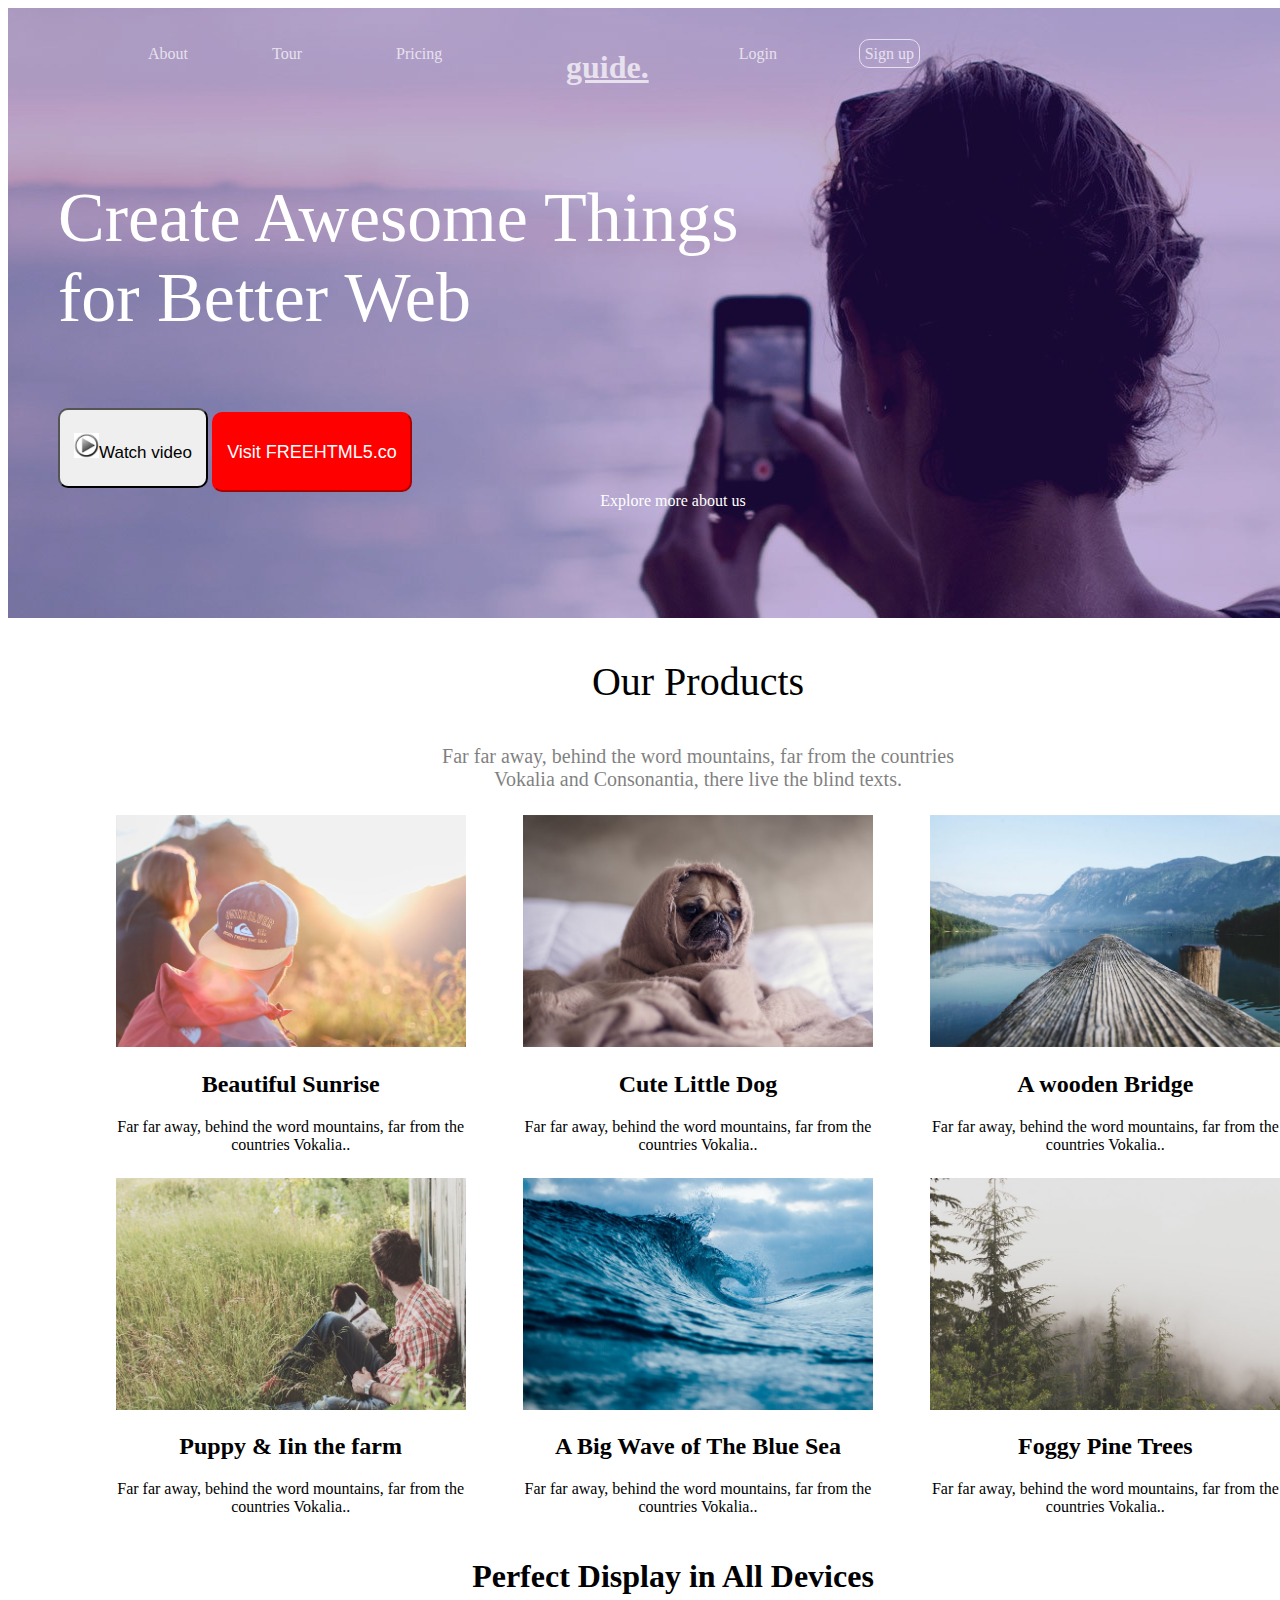
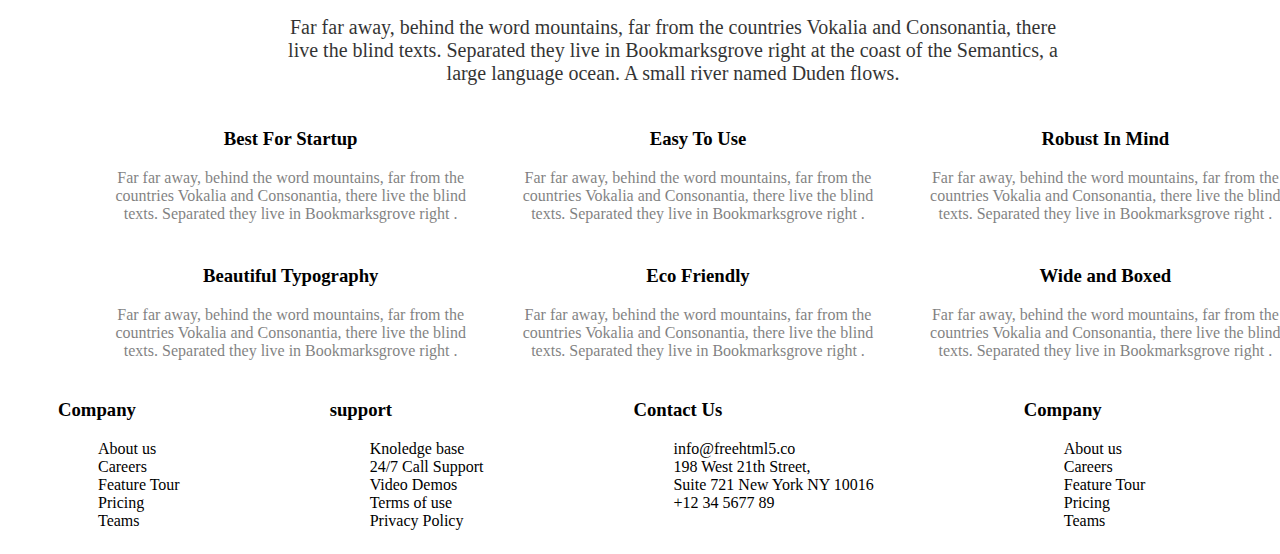
==== index.html @ 008b3ccb "about and guide are modified" ====
<!DOCTYPE html>
<html>
    <head>
        <meta charset = "UTF-8" />
        <meta http-equiv="X-UA-Compatible" content="IE-edge">
        <meta name="viewport" content="width=device-width, initial-scale=1.0">
        <link rel = "stylesheet" href="./assets/styles/guide.css"/>
        <title>AppData</title>
        <link rel="stylesheet" href="https://use.fontawesome.com/releases/v5.8.1/css/all.css" integrity="sha384-50oBUHEmvpQ+1lW4y57PTFmhCaXp0ML5d60M1M7uH2+nqUivzIebhndOJK28anvf" crossorigin="anonymous" />
    </head>
    <body>
        <div class="bloc">
            <div class="tete">
                <section>
                    <nav alt="atp">
                        <div>
                            <ul>
                                <li><a href="./pages/about.html"target="_blank">About</a></li>
                                <li><a href="./pages/tour.html"target="_blank">Tour</a></li>
                                <li><a href="./pages/pricing.html"target="_blank">Pricing</a></li>
                            </ul>
                        </div>
                        <div>
                            <h1 class="gui"><a href="./pages/about.html">guide.</a></h1>
                        </div>
                        <div>
                            <ul>
                                <li class="droite"><a href="./pages/sign.html"target="_blank" class="rgt">Sign up</a></li>
                                <li class="droite"><a href="./pages/login.html"target="_blank">Login</a></li>
                            </ul>
                        </div>       
                    </nav>
                </section>
            </div>
            <div>
                <p class="cr">Create Awesome Things </br>for Better Web</p>
            </div>
            <div class="vid">
                <button onclick="vid" class="bout"> <img src="./assets/images/bouton.jpeg" alt="bouton" id="bouton">Watch video</button>
                <button onclick="vid" class="co" >Visit FREEHTML5.co</button>
            </div>
            <div class="btn">
                <a href="./pages/exp.html" class="scroll-btn">
                    <span class="more">Explore more about us</span><!-- la balise i représente un morceau de texte qui se différentie du texte principal  -->
                </a>
            </div>     
        </div>
        <div>
            <div class="dp">           
                 <p>Our Products</p>
            </div>
            <div class="gu">
                <p>Far far away, behind the word mountains, far from the countries<br>Vokalia and Consonantia, there live the blind texts.</p>
            </div>
        </div>
        <div class="division">
            <div>
                <a href="./assets/images/img1.jpg"><img src="./assets/images/img1.jpg" alt="image1"/></a> 
                <h2>Beautiful Sunrise</h2>
                <p>Far far away, behind the word mountains, far from the countries Vokalia..</p>
            </div>
            <div>
                <a href="./assets/images/img2.jpg"><img src="./assets/images/img2.jpg" alt="image1"/></a> 
                <h2>Cute Little Dog</h2>
                <p>Far far away, behind the word mountains, far from the countries Vokalia..</p>
            
            </div>
            <div>
                <a href="./assets/images/img3.jpg"><img src="./assets/images/img3.jpg" alt="image1"/></a> 
                <h2>A wooden Bridge</h2>
                <p>Far far away, behind the word mountains, far from the countries Vokalia..</p>
            
            </div>
        </div>
        <div class="division">
            <div>
                <a href="./assets/images/img4.jpg"><img src="./assets/images/img4.jpg" alt="image1"/></a> 
                <h2>Puppy & Iin the farm</h2>
                <p>Far far away, behind the word mountains, far from the countries Vokalia..</p>
            </div>
            <div>
                <a href="./assets/images/img5.jpg"><img src="./assets/images/img5.jpg" alt="image1"/></a>       
                <h2>A Big Wave of The Blue Sea</h2>
                <p>Far far away, behind the word mountains, far from the countries Vokalia..</p>
            
            </div>
            <div>
                <a href="./assets/images/img6.jpg"><img src="./assets/images/img6.jpg" alt="image1"/></a> 
                <h2>Foggy Pine Trees</h2>
                <p>Far far away, behind the word mountains, far from the countries Vokalia..</p>
            
            </div>
        </div>
        <div>
            <h1 class="perf">Perfect Display in All Devices</h1>
            <p class="o">Far far away, behind the word mountains, far from the countries Vokalia and Consonantia, there<br/>live the blind texts. Separated they live in Bookmarksgrove right at the coast of the Semantics, a<br/>large language ocean. A small river named Duden flows.</p>
        </div>
        <div class="division2">
            <div>
                <i class="fas fa-power-off" style="color: green; font-size: 100px;"></i>
                <h3>Best For Startup</h3>
                <p>Far far away, behind the word mountains, far from the countries Vokalia and Consonantia, there live the blind texts. Separated they live in Bookmarksgrove right .</p>
            </div>
            <div>
                <i class="fas fa-flag" style="color: green; font-size: 100px;"></i>
                <h3>Easy To Use</h3>
                <p>Far far away, behind the word mountains, far from the countries Vokalia and Consonantia, there live the blind texts. Separated they live in Bookmarksgrove right .</p>
            </div>
            <div>
                <i class="fas fa-anchor fa-60" style="color: green; font-size: 100px;"></i>
                <h3>Robust In Mind</h3>
                <p>Far far away, behind the word mountains, far from the countries Vokalia and Consonantia, there live the blind texts. Separated they live in Bookmarksgrove right .</p>
            </div>
        </div>
        <div class="division2">
            <div>
                <i class="fas fa-" style="color: green; font-size: 100px;"></i>
                <h3>Beautiful Typography</h3>
                <p>Far far away, behind the word mountains, far from the countries Vokalia and Consonantia, there live the blind texts. Separated they live in Bookmarksgrove right .</p>
            </div>
            <div>
                <i class="fas fa-umbrella" style="color: green; font-size: 100px;"></i>
                <h3>Eco Friendly</h3>
                <p>Far far away, behind the word mountains, far from the countries Vokalia and Consonantia, there live the blind texts. Separated they live in Bookmarksgrove right .</p>
            </div>
            <div>
                <i class="fas fa-" style="color: green; font-size: 100px;"></i>
                <h3>Wide and Boxed</h3>
                <p>Far far away, behind the word mountains, far from the countries Vokalia and Consonantia, there live the blind texts. Separated they live in Bookmarksgrove right .</p>
            </div>
        </div>
        <footer>
            <div>
                <h3>Company</h3>
                <ul>
                    <li>About us</li>
                    <li>Careers</li>
                    <li>Feature Tour</li>
                    <li>Pricing</li>
                    <li>Teams</li>
                </ul>
            </div>
            <div>
                <h3>support</h3>
                <ul Support>
                    <li>Knoledge base</li>
                    <li>24/7 Call Support</li>
                    <li>Video Demos</li>
                    <li>Terms of use</li>
                    <li>Privacy Policy</li>
                </ul>
            </div>
            <div>
                <h3>Contact Us</h3>
                <ul>
                    <li>info@freehtml5.co</li>
                    <li>198 West 21th Street,</li>
                    <li>Suite 721 New York NY 10016</li>
                    <li>+12 34 5677 89</li>
                </ul>
            </div>
            <div>
                <h3>Company</h3>
                <ul>
                    <li>About us</li>
                    <li>Careers</li>
                    <li>Feature Tour</li>
                    <li>Pricing</li>
                    <li>Teams</li>
                </ul>
            </div>
        </footer>
    </body>
</html>
---- assets/styles/guide.css ----
a{
    color: white;
    }
.gui{
    text-align: center;
    color: white;
}
.cr{
    color: white;
    font-size: 70px;
    font-family: 'Times New Roman', Times, serif;
}
.rgt{
    border-radius: 10px 10px 10px 10px;
}
.bloc{
    background-image: url("../images/pdc1.jpg");
    background-attachment: fixed;
    background-position: top center;
    width: 100%;
    height: 610px;
    margin-left: 0px;
}
.btn{
    text-align: center;
}
.co{
    background-color: red;
    color: white;
    border-color: red;
    font-size: 18px;
    width: 200px;
    height: 80px;
    border-radius: 10px 10px 10px 10px;
    cursor: pointer;
    box-shadow: 20px;
}
.vid{
    color: white;

}
#bouton{
    width: 25px;
    font-size: 25px;
}

nav li a{
    text-decoration : none;
}
nav{
    display: flex;
}
.gui{
    padding-top: 20px;
}
nav div li{
    display: inline-block;
    width : 120px;
    line-height: 60px;
}
.rgt{
    border: 1px solid white;
    padding: 5px;
}
.droite{
    float: right;
}
body{
    width: 100%;
}

div{
    margin-left: 50px;
}
.dp{
    text-align: center;
    font-size: 40px;
}
.more{
    padding-bottom: 0%;
    margin-bottom: 0%;
}
.division{
    display: flex;
    border: 4px solid transparent;
    text-align: center;

}
.division img{
    width: 350px;
}
.division2{
    display: flex;
    border: 4px solid transparent;
    text-align: center;

}
.division2 img{
    width: 100px;
}
.division2 p{
    opacity: 0.5;
}
footer{
    display: flex;
   
}
footer li{
    text-decoration: none;
    list-style-type: none;
    margin-right: 100px;
    
}
.perf{
    text-align: center;
}
.o{
    text-align: center;
    opacity: 0.8;
    font-size: 20px;
}
.btn a{
    text-decoration: none;
}
a:hover{
    opacity: 1;
    color: pink;

}
.gu{
    font-size: 20px;
    text-align: center;
    opacity: 0.5;
}
.tete{
    opacity: 0.7;
}
.bout{
    font-size: 17px;
    width: 150px;
    height: 80px;
    border-radius: 10px 10px 10px 10px;
    cursor: pointer;
}
i{
    font-size:  40px;
}
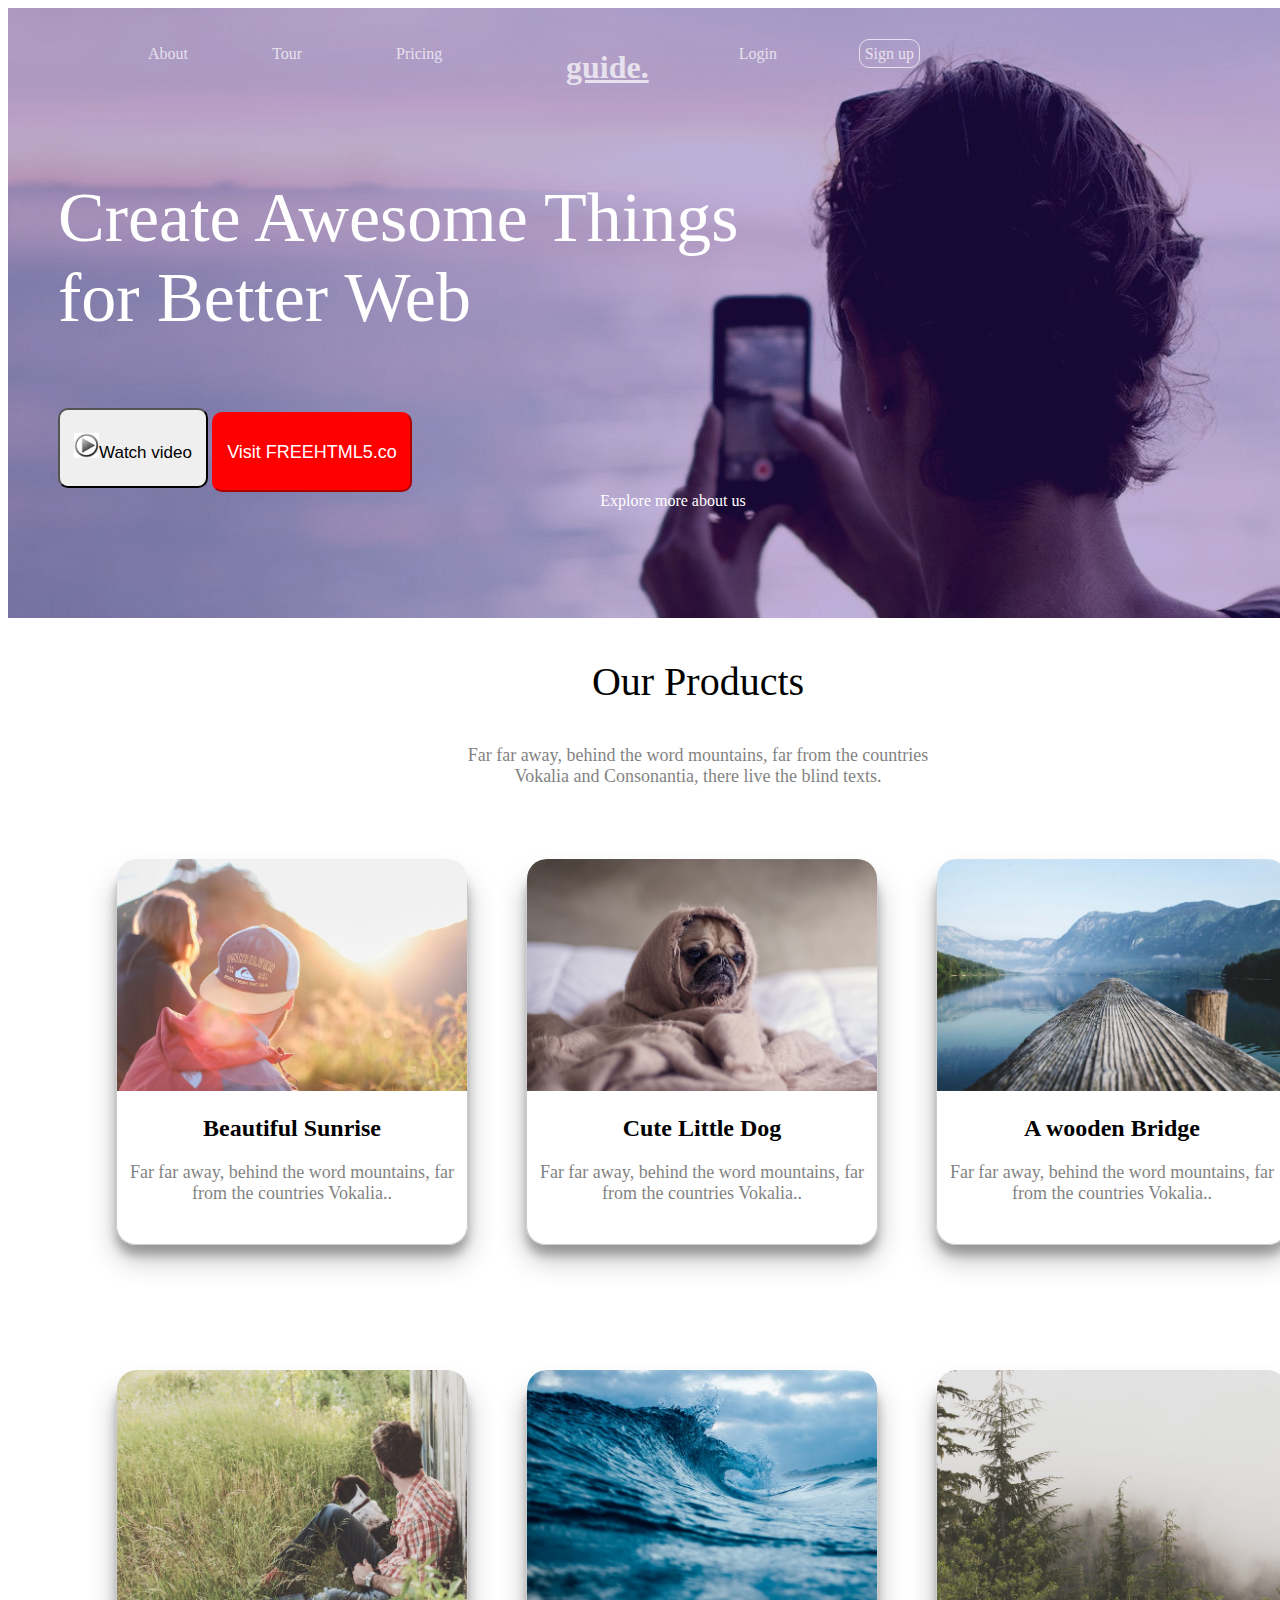
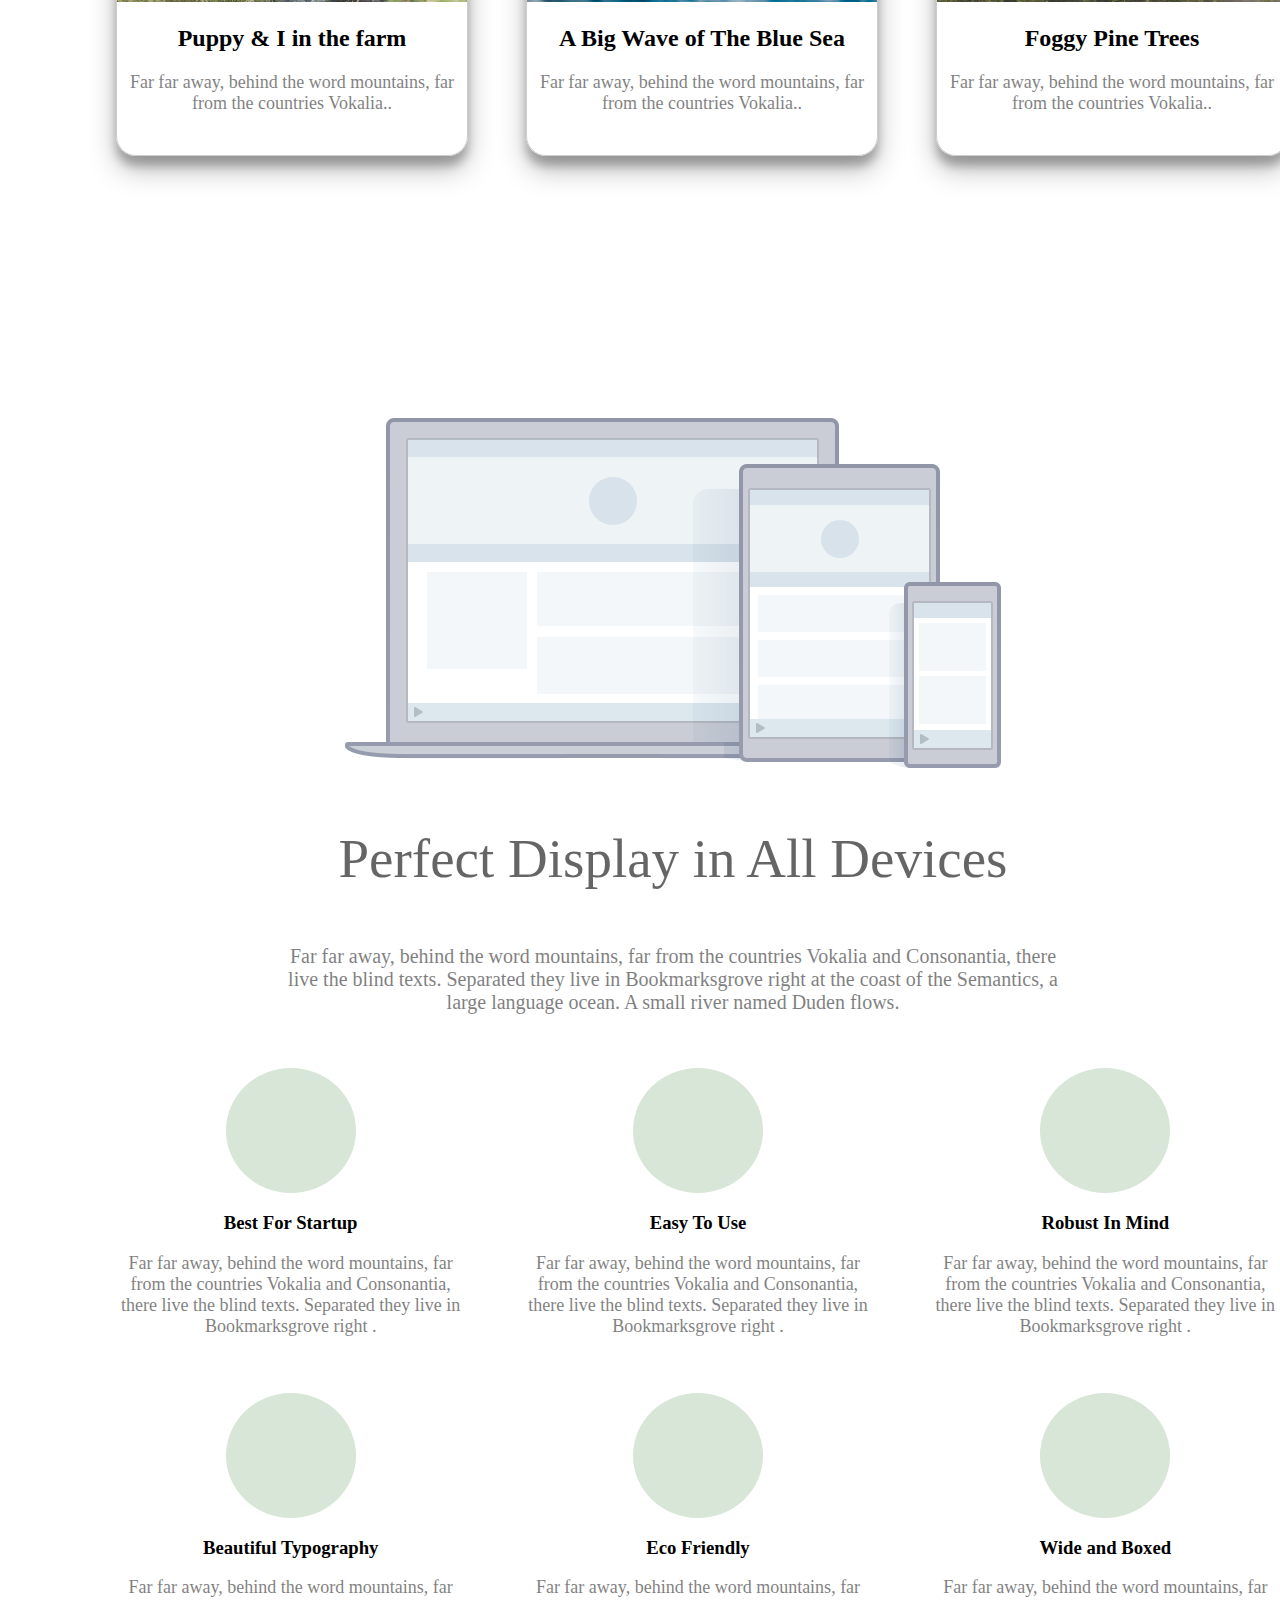
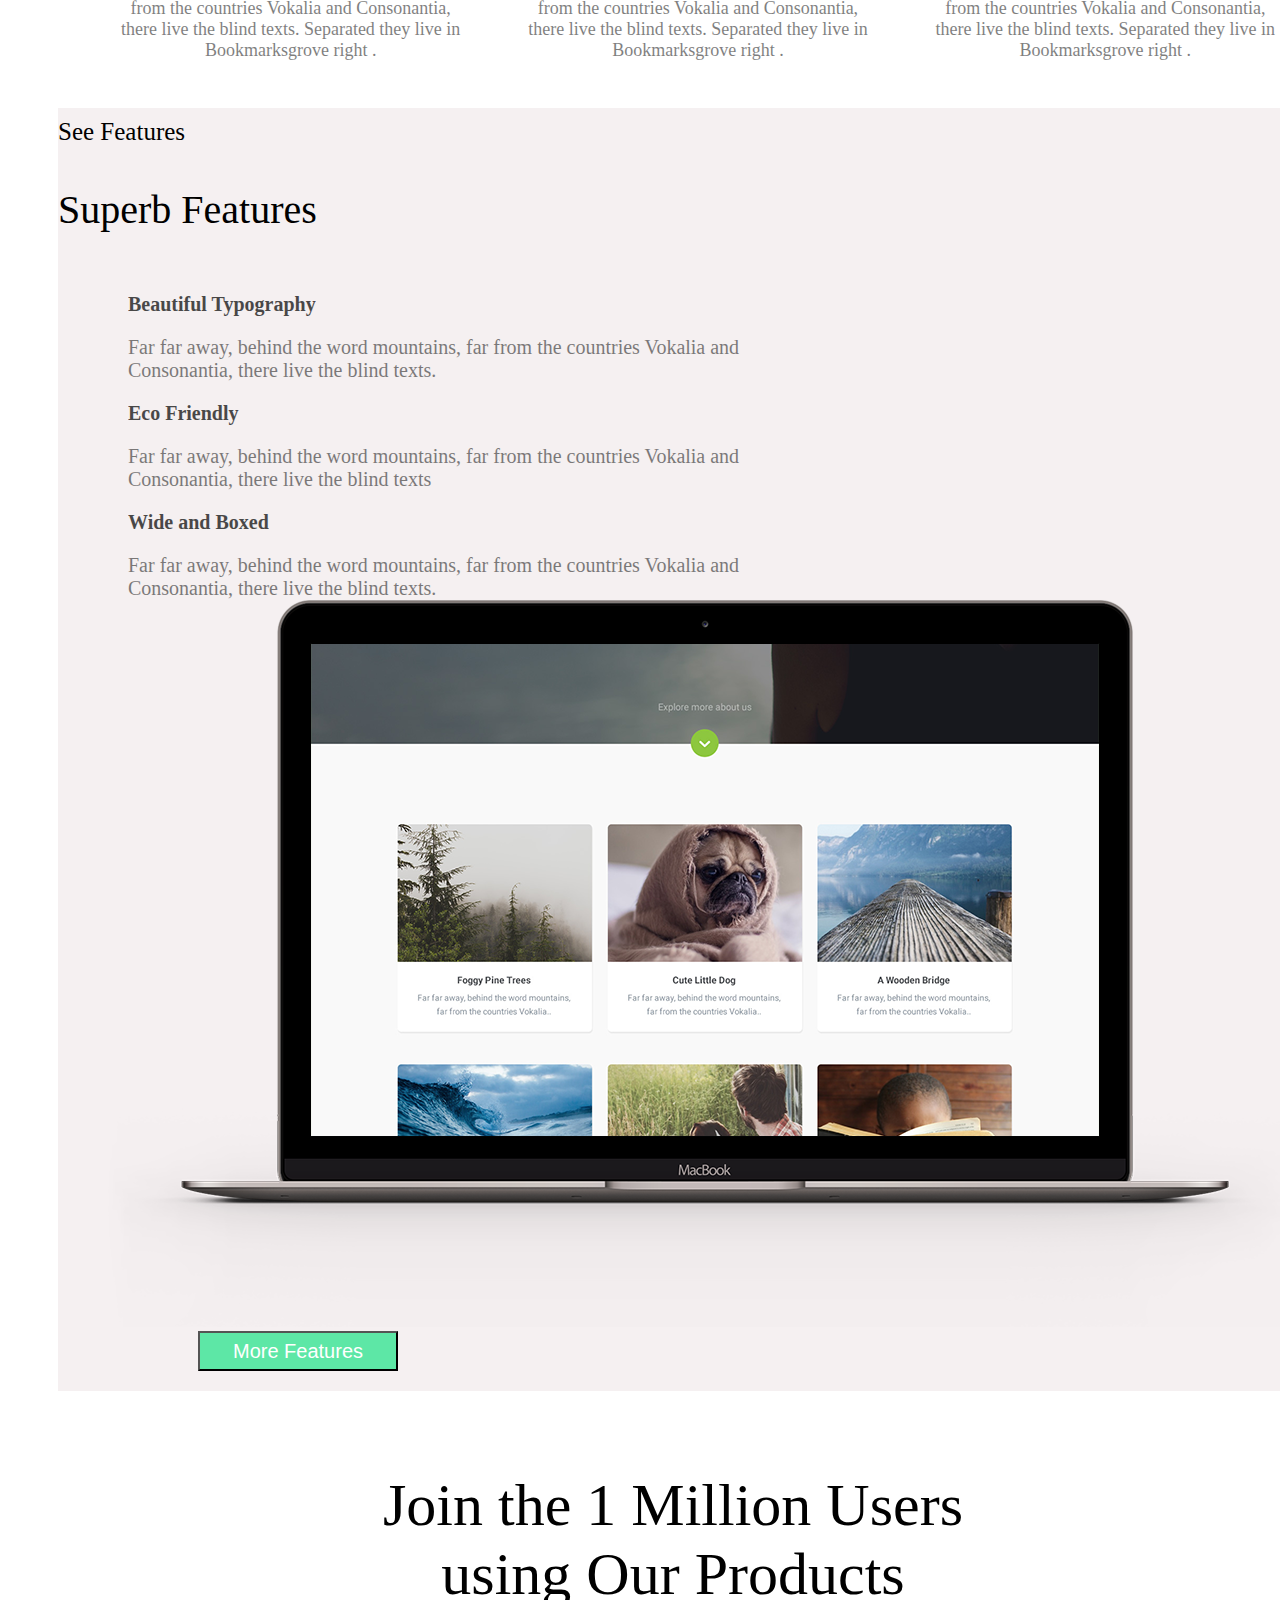
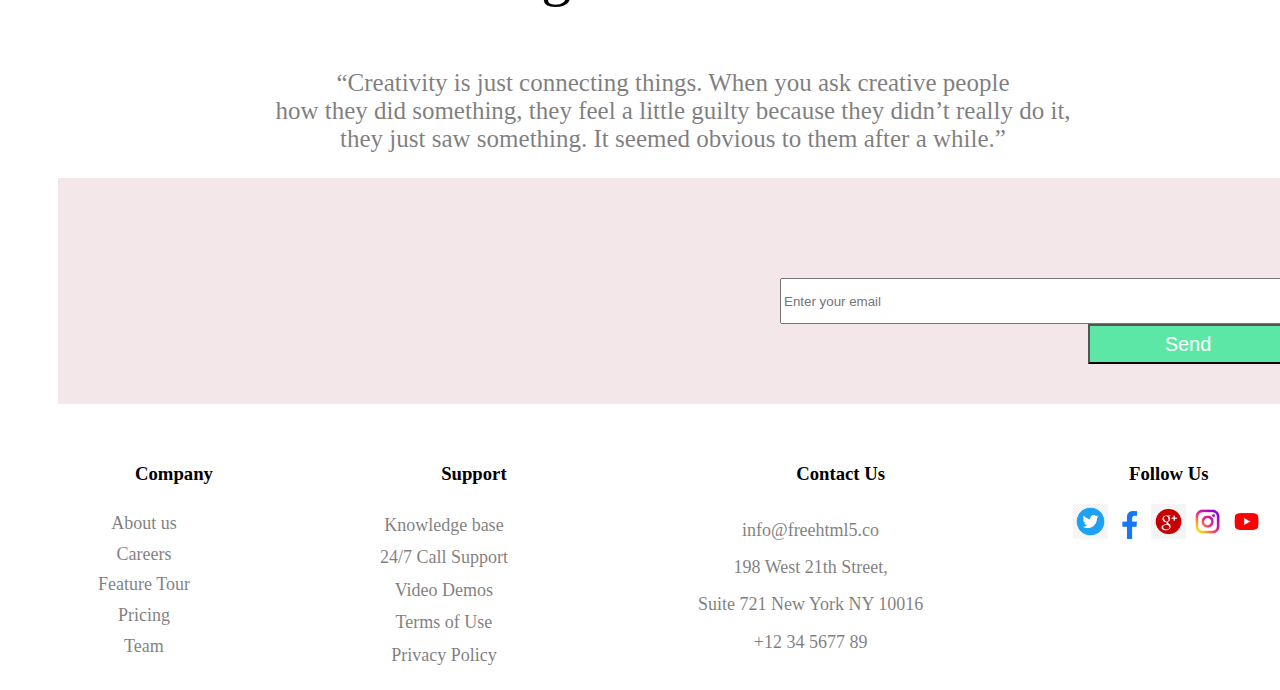
==== commit 021e704b: "Mis a jour" ====
--- a/index.html
+++ b/index.html
@@ -15,9 +15,9 @@
                     <nav alt="atp">
                         <div>
                             <ul>
-                                <li><a href="./pages/about.html"target="_blank">About</a></li>
-                                <li><a href="./pages/tour.html"target="_blank">Tour</a></li>
-                                <li><a href="./pages/pricing.html"target="_blank">Pricing</a></li>
+                                <li><a href="./pages/about.html">About</a></li>
+                                <li><a href="./pages/tour.html">Tour</a></li>
+                                <li><a href="./pages/pricing.html">Pricing</a></li>
                             </ul>
                         </div>
                         <div>
@@ -55,119 +55,178 @@
         </div>
         <div class="division">
             <div>
-                <a href="./assets/images/img1.jpg"><img src="./assets/images/img1.jpg" alt="image1"/></a> 
+                <a href="./assets/images/img1.jpg" class="pic"><img src="./assets/images/img1.jpg" alt="image1" style="border-top-right-radius: 20px; border-top-left-radius: 20px;"/></a> 
                 <h2>Beautiful Sunrise</h2>
-                <p>Far far away, behind the word mountains, far from the countries Vokalia..</p>
-            </div>
-            <div>
-                <a href="./assets/images/img2.jpg"><img src="./assets/images/img2.jpg" alt="image1"/></a> 
+                <p class="aw">Far far away, behind the word mountains, far<br>from the countries Vokalia..</p>
+            </div>
+            <div>
+                <a href="./assets/images/img2.jpg" class="pic"><img src="./assets/images/img2.jpg" alt="image1" style="border-top-right-radius: 20px; border-top-left-radius: 20px;"/></a> 
                 <h2>Cute Little Dog</h2>
-                <p>Far far away, behind the word mountains, far from the countries Vokalia..</p>
+                <p class="aw">Far far away, behind the word mountains, far<br>from the countries Vokalia..</p>
+            </div>
+            <div>
+                <a href="./assets/images/img3.jpg" class="pic"><img src="./assets/images/img3.jpg" alt="image1" style="border-top-right-radius: 20px; border-top-left-radius: 20px;"/></a> 
+                <h2>A wooden Bridge</h2>
+                <p class="aw">Far far away, behind the word mountains, far<br>from the countries Vokalia..</p>
             
             </div>
-            <div>
-                <a href="./assets/images/img3.jpg"><img src="./assets/images/img3.jpg" alt="image1"/></a> 
-                <h2>A wooden Bridge</h2>
-                <p>Far far away, behind the word mountains, far from the countries Vokalia..</p>
-            
-            </div>
         </div>
         <div class="division">
             <div>
-                <a href="./assets/images/img4.jpg"><img src="./assets/images/img4.jpg" alt="image1"/></a> 
-                <h2>Puppy & Iin the farm</h2>
-                <p>Far far away, behind the word mountains, far from the countries Vokalia..</p>
-            </div>
-            <div>
-                <a href="./assets/images/img5.jpg"><img src="./assets/images/img5.jpg" alt="image1"/></a>       
+                <a href="./assets/images/img4.jpg"  class="pic"><img src="./assets/images/img4.jpg" alt="image1" style="border-top-right-radius: 20px; border-top-left-radius: 20px;" /></a> 
+                <h2>Puppy & I in the farm</h2>
+                <p class="aw">Far far away, behind the word mountains, far<br>from the countries Vokalia..</p>
+            </div>
+           <div> 
+                <a href="./assets/images/img5.jpg"  class="pic"><img src="./assets/images/img5.jpg" alt="image1"   style="border-top-right-radius: 20px; border-top-left-radius: 20px;"/></a>       
                 <h2>A Big Wave of The Blue Sea</h2>
-                <p>Far far away, behind the word mountains, far from the countries Vokalia..</p>
-            
-            </div>
-            <div>
-                <a href="./assets/images/img6.jpg"><img src="./assets/images/img6.jpg" alt="image1"/></a> 
+                <p class="aw">Far far away, behind the word mountains, far<br>from the countries Vokalia..</p>
+            </div>
+            <div>
+                <a href="./assets/images/img6.jpg" class="pic"><img src="./assets/images/img6.jpg" alt="image1" style="border-top-right-radius: 20px; border-top-left-radius: 20px;"/></a> 
                 <h2>Foggy Pine Trees</h2>
-                <p>Far far away, behind the word mountains, far from the countries Vokalia..</p>
-            
-            </div>
+                <p class="aw">Far far away, behind the word mountains, far<br>from the countries Vokalia..</p>
+            </div>
+        </div>
+        <div class="im">
+            <img src="./assets/images/img.png" />
         </div>
         <div>
-            <h1 class="perf">Perfect Display in All Devices</h1>
+            <p class="perf">Perfect Display in All Devices</p>
             <p class="o">Far far away, behind the word mountains, far from the countries Vokalia and Consonantia, there<br/>live the blind texts. Separated they live in Bookmarksgrove right at the coast of the Semantics, a<br/>large language ocean. A small river named Duden flows.</p>
         </div>
         <div class="division2">
             <div>
-                <i class="fas fa-power-off" style="color: green; font-size: 100px;"></i>
-                <h3>Best For Startup</h3>
-                <p>Far far away, behind the word mountains, far from the countries Vokalia and Consonantia, there live the blind texts. Separated they live in Bookmarksgrove right .</p>
-            </div>
-            <div>
-                <i class="fas fa-flag" style="color: green; font-size: 100px;"></i>
-                <h3>Easy To Use</h3>
-                <p>Far far away, behind the word mountains, far from the countries Vokalia and Consonantia, there live the blind texts. Separated they live in Bookmarksgrove right .</p>
-            </div>
-            <div>
-                <i class="fas fa-anchor fa-60" style="color: green; font-size: 100px;"></i>
-                <h3>Robust In Mind</h3>
-                <p>Far far away, behind the word mountains, far from the countries Vokalia and Consonantia, there live the blind texts. Separated they live in Bookmarksgrove right .</p>
+                <div class="rond"><i class="fas fa-power-off" style="color: green; font-size: 80px;"></i></div>
+                <h3 class="bes">Best For Startup</h3>
+                <p class="txt">Far far away, behind the word mountains, far from the countries Vokalia and Consonantia, there live the blind texts. Separated they live in Bookmarksgrove right .</p>
+            </div>
+            <div>
+               <div class="rond">
+                <i class="fas fa-flag" style="color: green; font-size: 80px;"></i>
+            </div>
+                <h3 class="bes">Easy To Use</h3>
+                <p class="txt">Far far away, behind the word mountains, far from the countries Vokalia and Consonantia, there live the blind texts. Separated they live in Bookmarksgrove right .</p>
+            </div>
+            <div>
+                <div class="rond">
+                <i class="fas fa-anchor fa-60" style="color: green; font-size: 80px;"></i></div>
+                <h3 class="bes">Robust In Mind</h3>
+                <p class="txt">Far far away, behind the word mountains, far from the countries Vokalia and Consonantia, there live the blind texts. Separated they live in Bookmarksgrove right .</p>
             </div>
         </div>
         <div class="division2">
             <div>
-                <i class="fas fa-" style="color: green; font-size: 100px;"></i>
-                <h3>Beautiful Typography</h3>
-                <p>Far far away, behind the word mountains, far from the countries Vokalia and Consonantia, there live the blind texts. Separated they live in Bookmarksgrove right .</p>
-            </div>
-            <div>
-                <i class="fas fa-umbrella" style="color: green; font-size: 100px;"></i>
-                <h3>Eco Friendly</h3>
-                <p>Far far away, behind the word mountains, far from the countries Vokalia and Consonantia, there live the blind texts. Separated they live in Bookmarksgrove right .</p>
-            </div>
-            <div>
-                <i class="fas fa-" style="color: green; font-size: 100px;"></i>
-                <h3>Wide and Boxed</h3>
-                <p>Far far away, behind the word mountains, far from the countries Vokalia and Consonantia, there live the blind texts. Separated they live in Bookmarksgrove right .</p>
+                <div class="rond">
+                <i class="fas fa-paragraph" style="color: green; font-size: 80px;"></i></div>
+                <h3 class="bes">Beautiful Typography</h3>
+                <p class="txt">Far far away, behind the word mountains, far from the countries Vokalia and Consonantia, there live the blind texts. Separated they live in Bookmarksgrove right .</p>
+            </div>
+            <div>
+                <div class="rond">
+                <i class="fas fa-umbrella" style="color: green; font-size: 80px;"></i></div>
+                <h3 class="bes">Eco Friendly</h3>
+                <p class="txt">Far far away, behind the word mountains, far from the countries Vokalia and Consonantia, there live the blind texts. Separated they live in Bookmarksgrove right .</p>
+            </div>
+            <div>
+                <div class="rond">
+                <i class="fas fa-toggle-on" style="color: green; font-size: 80px;"></i></div>
+                <h3 class="bes">Wide and Boxed</h3>
+                <p class="txt">Far far away, behind the word mountains, far from the countries Vokalia and Consonantia, there live the blind texts. Separated they live in Bookmarksgrove right .</p>
+            </div>
+        </div>
+        <div class="sup">
+            <p class="see">See Features</p>
+            <p class="feat">Superb Features</p>
+            <div class="check">
+                <div>
+                    <i class="fas fa-check-circle" style="color: rgb(44, 114, 44); font-size: 50px;"></i>
+                </div>
+                <div class="be">
+                    <h3>Beautiful Typography</h3>
+                    <p class="sees">
+                    Far far away, behind the word mountains, far from the countries Vokalia and</br>Consonantia, there live the blind texts.</p>
+                </div>
+            </div>
+            <div class="check">
+                <div>
+                    <i class="fas fa-check-circle" style="color: rgb(44, 114, 44); font-size: 50px;"></i>
+                </div>
+                <div class="be"> 
+                    <h3>Eco Friendly</h3>
+                    <p class="sees">
+                    Far far away, behind the word mountains, far from the countries Vokalia and</br>Consonantia, there live the blind texts</p>
+                </div> 
+            </div>
+            <div class="check">
+                <div>
+                <i class="fas fa-check-circle" style="color: rgb(44, 114, 44); font-size: 50px;"></i>
+            </div>
+                <div class="be">
+                    <h3>Wide and Boxed</h3>
+                    <p class="sees">  
+                    Far far away, behind the word mountains, far from the countries Vokalia and</br>Consonantia, there live the blind texts.</p>
+                </div> 
+            </div>
+            <div class="tv">
+                <img src="./assets/images/macbook.png" alt="img" />
+            </div>
+            <div class="moref">
+                <button onclick="vid" class="bouto">More Features</button>
+            </div>
+        </div>
+        <div class="million">
+            <p>Join the 1 Million Users<br>using Our Products</p>
+        </div>
+        <div class="creat">
+            <p>“Creativity is just connecting things. When you ask creative people<br> how they did something, they feel a little guilty because they didn’t really do it,<br>they just saw something. It seemed obvious to them after a while.”</p>
+        </div>
+        <div class="in">
+            <div class="susc">
+                <input type="email" id="mail" name="mail" placeholder="Enter your email" class="tab" required>
+            </div>
+            <div>
+                <button onclick="vid" class="bouto">Send</button>
             </div>
         </div>
         <footer>
             <div>
                 <h3>Company</h3>
-                <ul>
+                <ul class="foo">
                     <li>About us</li>
                     <li>Careers</li>
                     <li>Feature Tour</li>
                     <li>Pricing</li>
-                    <li>Teams</li>
+                    <li>Team</li>
                 </ul>
             </div>
             <div>
-                <h3>support</h3>
-                <ul Support>
-                    <li>Knoledge base</li>
+                <h3>Support</h3>
+                <ul class="foo">
+                    <li>Knowledge base</li>
                     <li>24/7 Call Support</li>
                     <li>Video Demos</li>
-                    <li>Terms of use</li>
+                    <li>Terms of Use</li>
                     <li>Privacy Policy</li>
                 </ul>
             </div>
             <div>
                 <h3>Contact Us</h3>
-                <ul>
-                    <li>info@freehtml5.co</li>
+                <ul class="foo">
+                    <li><a href="mailto: info@freehtml5.com">info@freehtml5.co</a></li>
                     <li>198 West 21th Street,</li>
                     <li>Suite 721 New York NY 10016</li>
-                    <li>+12 34 5677 89</li>
+                    <li><a href="tel: +12 34 5677 89">+12 34 5677 89</a></li>
                 </ul>
             </div>
             <div>
-                <h3>Company</h3>
-                <ul>
-                    <li>About us</li>
-                    <li>Careers</li>
-                    <li>Feature Tour</li>
-                    <li>Pricing</li>
-                    <li>Teams</li>
-                </ul>
+                <h3>Follow Us</h3>
+                <img src="./assets/images/twit.png" alt="twitter" class="res"/>
+                <img src="./assets/images/fb.png" alt="fb" class="res"/>
+                <img src="./assets/images/gp.png" alt="gp" class="res"/>
+                <img src="./assets/images/insta.jpeg" alt="insta" class="res"/>
+                <img src="./assets/images/youtube.jpeg" alt="Y" class="res"/>
+                
             </div>
         </footer>
     </body>
--- a/assets/styles/guide.css
+++ b/assets/styles/guide.css
@@ -1,4 +1,5 @@
-a{
+@media screen{
+    a{
     color: white;
     }
 .gui{
@@ -84,39 +85,61 @@
     display: flex;
     border: 4px solid transparent;
     text-align: center;
-
+    border-radius: 50px;
+    padding-top: 50px;
+    padding-bottom: 90px;
+}
+.aw{
+    font-size: 18px;
+    opacity: 0.5;
+}
+division h2{
+    text-align: center;
 }
 .division img{
     width: 350px;
 }
 .division2{
+    padding-top: 30px;
     display: flex;
     border: 4px solid transparent;
     text-align: center;
-
+}
+i{
+    border-radius: 50%;
+    width: 120px;
+    height: 120px;
 }
 .division2 img{
     width: 100px;
 }
 .division2 p{
     opacity: 0.5;
+    text-align: center;
+}
+.rond{
+    margin: auto;
 }
 footer{
     display: flex;
-   
+    text-align: center;
+   padding-top: 40px;
 }
 footer li{
     text-decoration: none;
     list-style-type: none;
     margin-right: 100px;
+    opacity: 0.5;
     
 }
 .perf{
     text-align: center;
+    font-size: 55px;
+    opacity: 0.6;
 }
 .o{
     text-align: center;
-    opacity: 0.8;
+    opacity: 0.5;
     font-size: 20px;
 }
 .btn a{
@@ -128,7 +151,7 @@
 
 }
 .gu{
-    font-size: 20px;
+    font-size: 18px;
     text-align: center;
     opacity: 0.5;
 }
@@ -142,6 +165,119 @@
     border-radius: 10px 10px 10px 10px;
     cursor: pointer;
 }
-i{
+.division2 i{
     font-size:  40px;
+    text-align: center;
+}
+.rond{
+    background-color: #d7e6d7;
+    border-radius: 50%;
+    width: 130px;
+    height: 100px;
+    padding-top: 25px;
+}
+.bes{
+    text-align: center;
+}
+
+.im{
+    padding-top: 15%;
+    text-align: center;
+}
+.foo li{
+    padding-top: 5%;
+    font-size: 18px;
+    text-align: center;
+}
+.foo a{
+    text-decoration: none;
+    color: black;
+}
+
+.txt{
+    font-size: 18px;
+}
+.res{
+    width: 35px;
+    height: 35px;
+}
+.feat{
+    font-size: 40px;
+}
+.see{
+    font-size: 25px;
+    padding-top: 10px;
+}
+.sees{
+    font-size: 20px;
+    opacity: 0.5;
+    display: inline;
+}
+.sup h3{
+    font-size: 20px;
+    opacity: 0.7;
+}
+.pic{
+    margin: 4px;
+    border: 1px solid #ccc;
+    width: 300px;
+    height: 800px;
+    padding-top: 210px;
+    padding-bottom: 150px;
+    border-radius: 20px;
+    box-shadow: 0 14px 28px rgba(0, 0, 0, 0.25),
+    0 10px 10px rgba(0, 0, 0, 0.25);
+}
+.check{
+    display: flex;
+    margin-left: 20px;
+}
+.be{
+    margin-left: 0px;
+}
+.tv{
+    text-align: right;
+}
+.moref{
+
+    color:white;
+    padding-bottom: 20px;
+    padding-left: 90px;
+    padding-top: 0px;
+}
+.sup{
+    background-color: rgba(245, 239, 240, 0.952);
+}
+.bouto{
+        width: 200px;
+        height: 40px;
+        text-align: center;
+        font-size: 20px;
+        background-color: rgba(88, 230, 164, 0.973);
+        cursor: pointer;
+        color: white;
+}
+.tab{
+    width: 500px;
+    height: 40px;
+}
+.susc{
+    padding-top: 100px;
+   text-align: right;
+}
+.in{
+    background-color: rgba(243, 230, 233, 0.973);
+    text-align: right;
+    padding-bottom: 40px;
+}
+.creat{
+    text-align: center;
+    opacity: 0.5;
+    font-size: 25px;
+}
+.million{
+    padding-top: 20px;
+    text-align: center;
+    font-size: 60px;
+}
 }